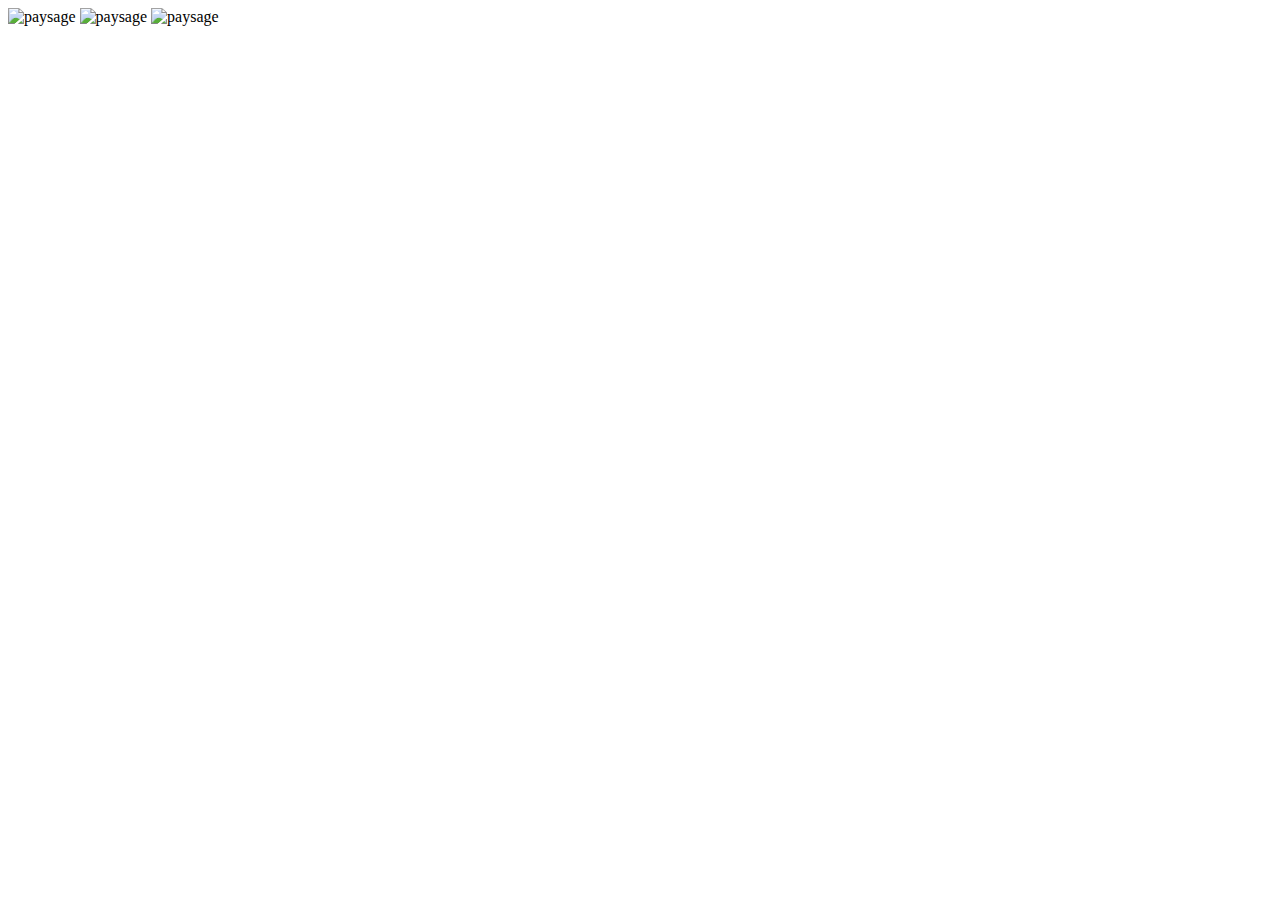
==== projet ADW/index.html @ 66f579f7 "Create index.html" ====
<!DOCTYPE html>
<html lang="en">

<head>
    <meta charset="utf-8">
    <title>Pokechat</title>
    <meta name="author" content="Marc Gaetano">
    <script src="index.js"></script>
</head>

<body>
    <div id="main">
        <img class="miniature" src="images/feu.png" title="energie feu" alt="paysage" />
        <img class="miniature" src="images/eau.png" title="energie eau" alt="paysage" />
        <img class="miniature" src="images/plante.png" title="energie plante" alt="paysage" />
    </div>
</body>
</html>
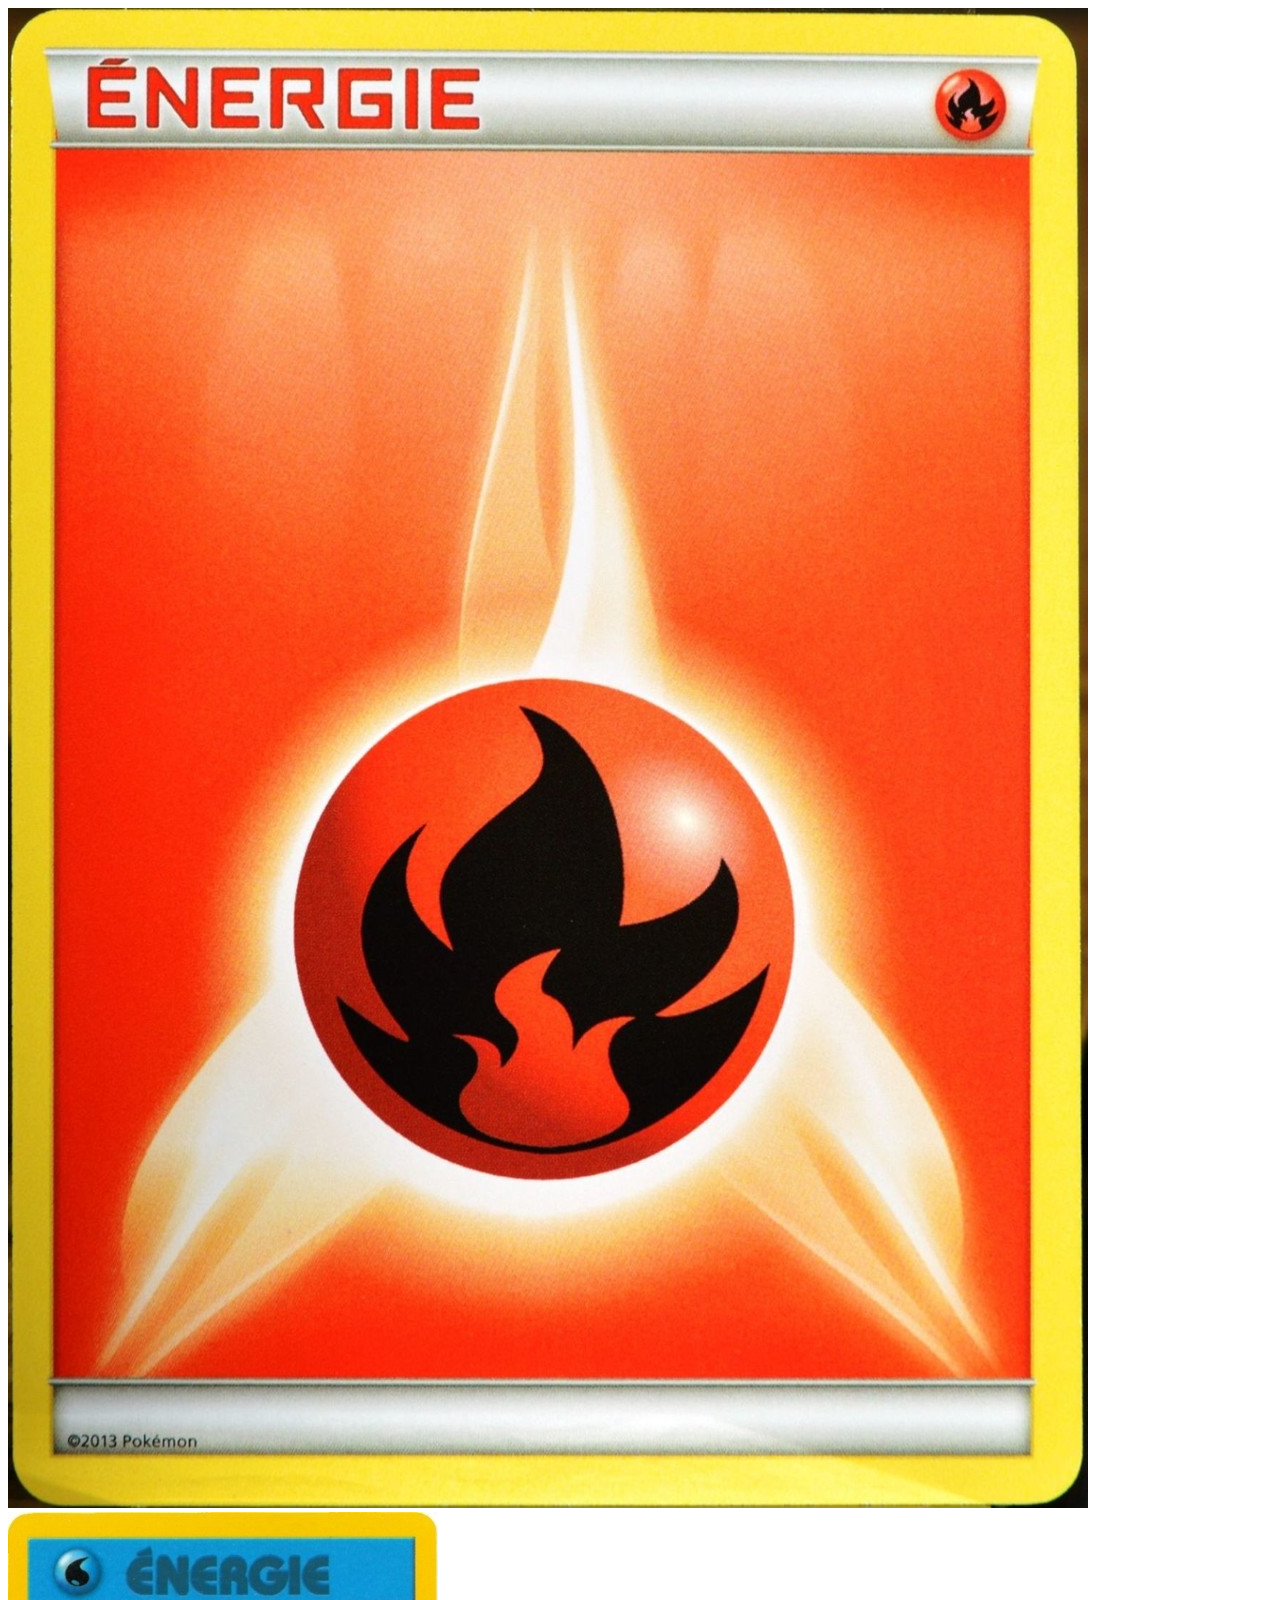
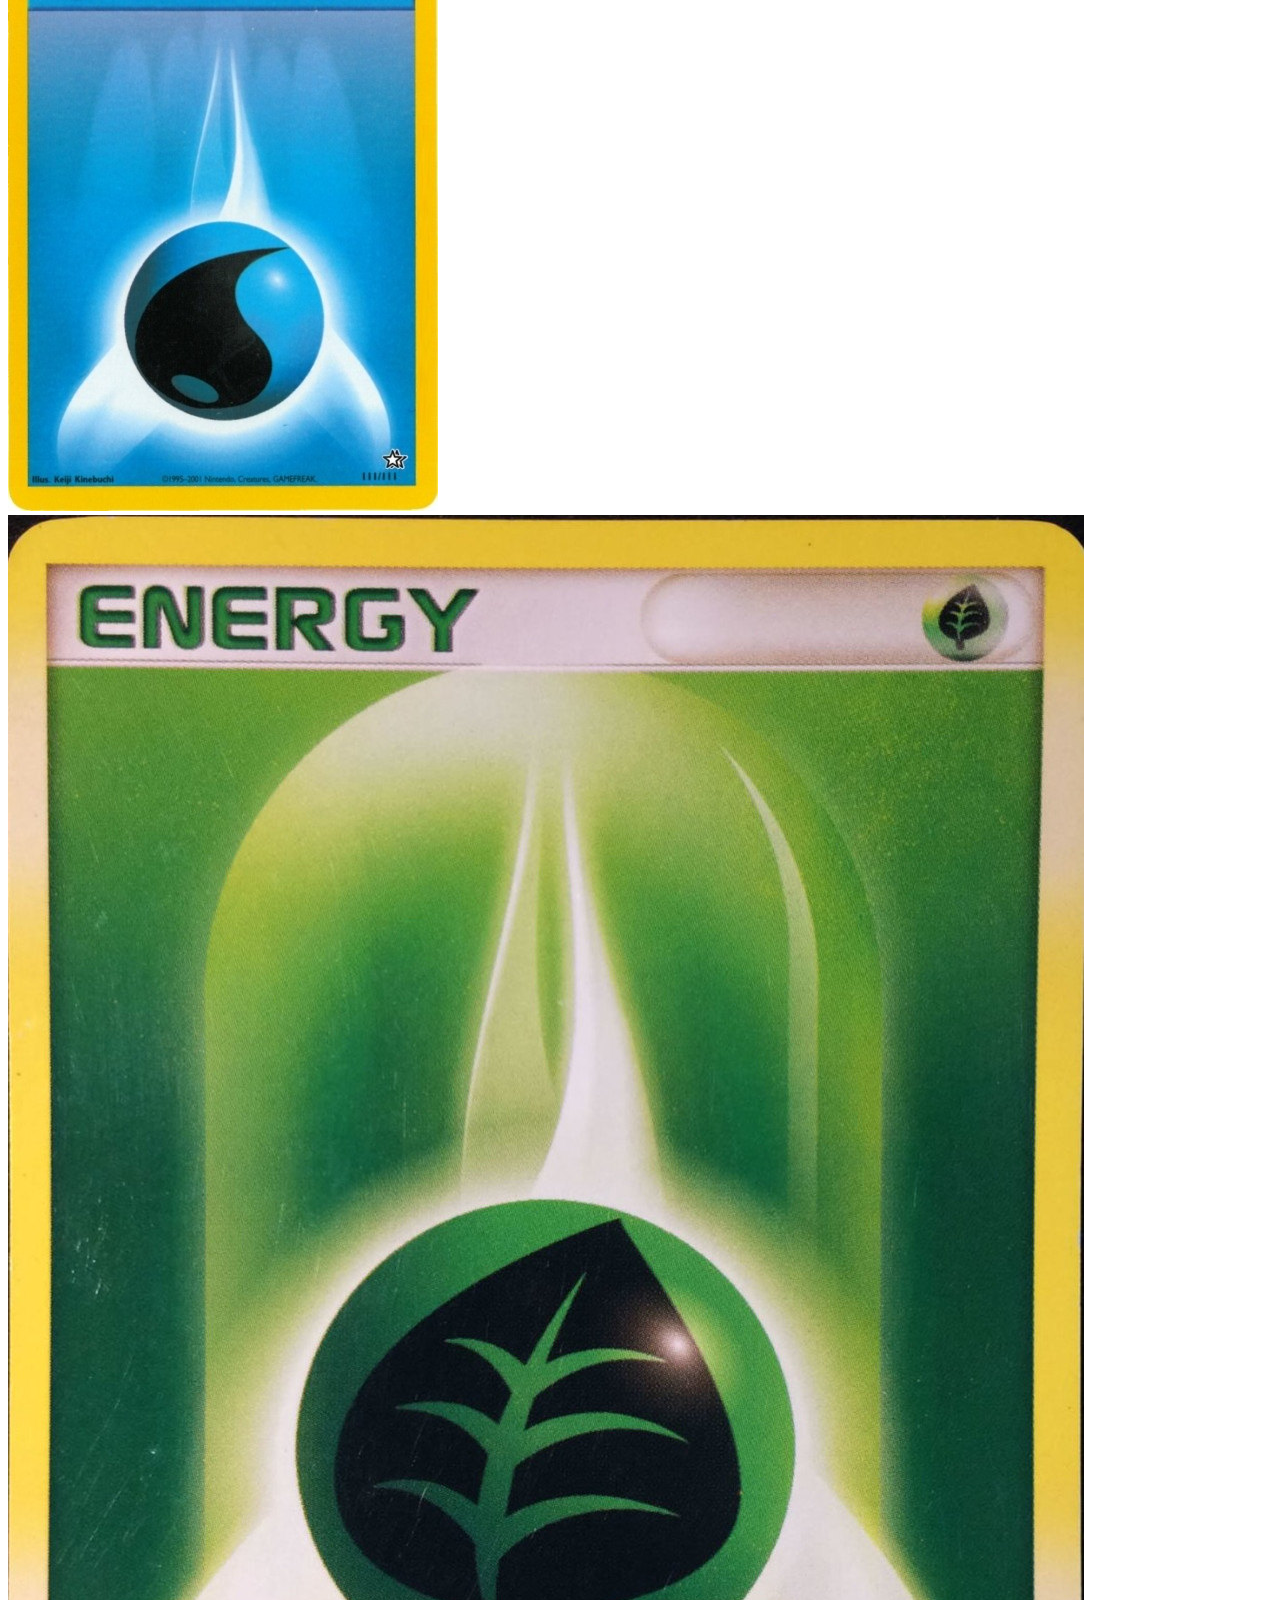
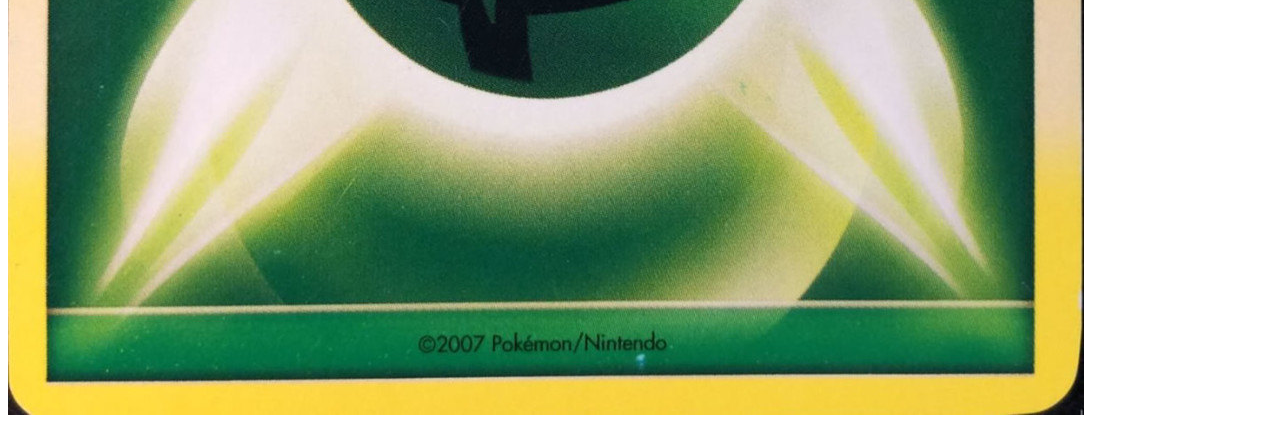
==== commit e1d9ac83: "Update index.html" ====
--- a/projet ADW/index.html
+++ b/projet ADW/index.html
@@ -1,10 +1,10 @@
 <!DOCTYPE html>
-<html lang="en">
+<html lang="fr">
 
 <head>
     <meta charset="utf-8">
     <title>Pokechat</title>
-    <meta name="author" content="Marc Gaetano">
+    <meta name="author" content="Duee Moreau et Pelletier">
     <script src="index.js"></script>
 </head>
 
